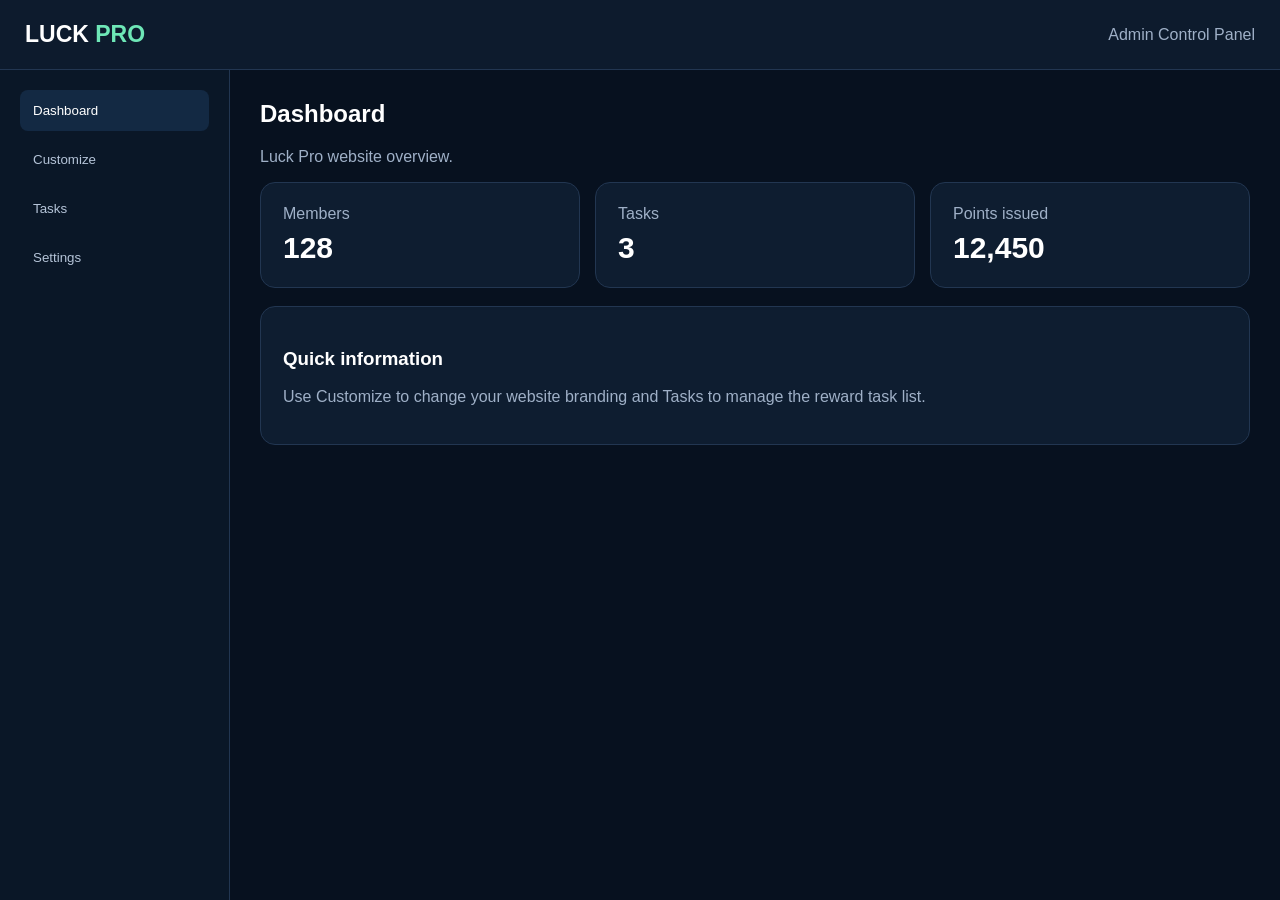
==== panel.html @ d86ad69f "Add files via upload" ====
<!DOCTYPE html>
<html lang="en">
<head>
<meta charset="UTF-8">
<meta name="viewport" content="width=device-width, initial-scale=1.0">
<title>Luck Pro — Admin Panel</title>
<style>
*{box-sizing:border-box}body{margin:0;font-family:Arial,sans-serif;background:#07111f;color:#fff}
header{height:70px;background:#0d1b2d;border-bottom:1px solid #223651;display:flex;align-items:center;justify-content:space-between;padding:0 25px}
.logo{font-size:23px;font-weight:800}.logo span{color:#6ee7b7}
.container{display:flex;min-height:calc(100vh - 70px)}
.sidebar{width:230px;background:#0a1727;border-right:1px solid #223651;padding:20px}
.sidebar button{width:100%;padding:13px;margin-bottom:8px;background:transparent;color:#b5c4d8;border:0;border-radius:8px;text-align:left;cursor:pointer}
.sidebar button.active,.sidebar button:hover{background:#132943;color:#fff}
main{flex:1;padding:30px;max-width:1100px}.section{display:none}.section.active{display:block}
h1{margin-top:0}.muted{color:#9fb0c7}.card{background:#0e1d30;border:1px solid #223651;border-radius:15px;padding:22px;margin-bottom:18px}
.grid{display:grid;grid-template-columns:repeat(3,1fr);gap:15px}.stat strong{font-size:30px;display:block;margin-top:8px}
label{display:block;color:#cbd7e6;font-size:14px;margin:15px 0 7px}
input,select{width:100%;padding:12px;background:#07111f;color:#fff;border:1px solid #29415f;border-radius:8px}
.btn{border:0;border-radius:8px;padding:11px 16px;background:linear-gradient(135deg,#6ee7b7,#60a5fa);font-weight:700;cursor:pointer;color:#06111d}
.row{display:grid;grid-template-columns:1fr 1fr;gap:15px}.task{display:flex;justify-content:space-between;padding:13px;border-bottom:1px solid #223651}
.message{color:#6ee7b7;min-height:20px;margin-top:12px}
@media(max-width:700px){.sidebar{width:70px;padding:10px}.sidebar button{font-size:0;text-align:center}.sidebar button:before{content:"•";font-size:20px}.grid,.row{grid-template-columns:1fr}main{padding:18px}}
</style>
</head>
<body>

<header>
  <div class="logo">LUCK <span>PRO</span></div>
  <div class="muted">Admin Control Panel</div>
</header>

<div class="container">
<aside class="sidebar">
  <button class="active" onclick="show('overview',this)">Dashboard</button>
  <button onclick="show('customize',this)">Customize</button>
  <button onclick="show('tasks',this)">Tasks</button>
  <button onclick="show('settings',this)">Settings</button>
</aside>

<main>

<section id="overview" class="section active">
<h1>Dashboard</h1>
<p class="muted">Luck Pro website overview.</p>
<div class="grid">
  <div class="card stat"><span class="muted">Members</span><strong id="members">128</strong></div>
  <div class="card stat"><span class="muted">Tasks</span><strong id="taskCount">3</strong></div>
  <div class="card stat"><span class="muted">Points issued</span><strong>12,450</strong></div>
</div>
<div class="card">
<h3>Quick information</h3>
<p class="muted">Use Customize to change your website branding and Tasks to manage the reward task list.</p>
</div>
</section>

<section id="customize" class="section">
<h1>Customize Website</h1>
<div class="card">
<label>Website Name</label>
<input id="siteName" value="Luck Pro">

<label>Logo Text</label>
<input id="logoText" value="LUCK PRO">

<label>Accent Color</label>
<input id="accent" type="color" value="#6ee7b7">

<label>Website Tagline</label>
<input id="tagline" value="Rewards & Referral Hub">

<br><br>
<button class="btn" onclick="saveCustomize()">Save Changes</button>
<div id="customMessage" class="message"></div>
</div>
</section>

<section id="tasks" class="section">
<h1>Manage Tasks</h1>
<div class="card">
<div class="row">
<div>
<label>Task Name</label>
<input id="newTask" placeholder="e.g. Daily Check-in">
</div>
<div>
<label>Reward Points</label>
<input id="newPoints" type="number" value="10">
</div>
</div>
<br>
<button class="btn" onclick="addTask()">Add Task</button>
</div>

<div class="card">
<h3>Current Tasks</h3>
<div id="taskList">
<div class="task"><span>Daily Check-in</span><b>10 points</b></div>
<div class="task"><span>Complete Profile</span><b>50 points</b></div>
<div class="task"><span>Community Guide</span><b>20 points</b></div>
</div>
</div>
</section>

<section id="settings" class="section">
<h1>Settings</h1>
<div class="card">
<label>Referral Reward</label>
<input id="refReward" type="number" value="100">

<label>Minimum Withdrawal Points</label>
<input id="minimum" type="number" value="1000">

<label>Currency</label>
<select id="currency">
<option>Points</option>
<option>PKR</option>
</select>

<br><br>
<button class="btn" onclick="saveSettings()">Save Settings</button>
<div id="settingsMessage" class="message"></div>
</div>
</section>

</main>
</div>

<script>
function show(id,btn){
 document.querySelectorAll('.section').forEach(x=>x.classList.remove('active'));
 document.getElementById(id).classList.add('active');
 document.querySelectorAll('.sidebar button').forEach(x=>x.classList.remove('active'));
 btn.classList.add('active');
}

function saveCustomize(){
 const name=document.getElementById('siteName').value;
 const color=document.getElementById('accent').value;
 localStorage.setItem('luckProSettings',JSON.stringify({
   siteName:name,
   logo:document.getElementById('logoText').value,
   color:color,
   tagline:document.getElementById('tagline').value
 }));
 document.documentElement.style.setProperty('--accent',color);
 document.getElementById('customMessage').textContent='Changes saved in this browser demo.';
}

function addTask(){
 const name=document.getElementById('newTask').value.trim();
 const points=document.getElementById('newPoints').value;
 if(!name)return;
 const div=document.createElement('div');
 div.className='task';
 div.innerHTML='<span>'+escapeHtml(name)+'</span><b>'+escapeHtml(points)+' points</b>';
 document.getElementById('taskList').appendChild(div);
 document.getElementById('newTask').value='';
 document.getElementById('taskCount').textContent=document.querySelectorAll('#taskList .task').length;
}

function saveSettings(){
 localStorage.setItem('luckProRewardSettings',JSON.stringify({
  referralReward:document.getElementById('refReward').value,
  minimumWithdrawal:document.getElementById('minimum').value,
  currency:document.getElementById('currency').value
 }));
 document.getElementById('settingsMessage').textContent='Settings saved in this browser demo.';
}

function escapeHtml(s){
 return s.replace(/[&<>"']/g,m=>({'&':'&amp;','<':'&lt;','>':'&gt;','"':'&quot;',"'":'&#039;'}[m]));
}
</script>
</body>
</html>
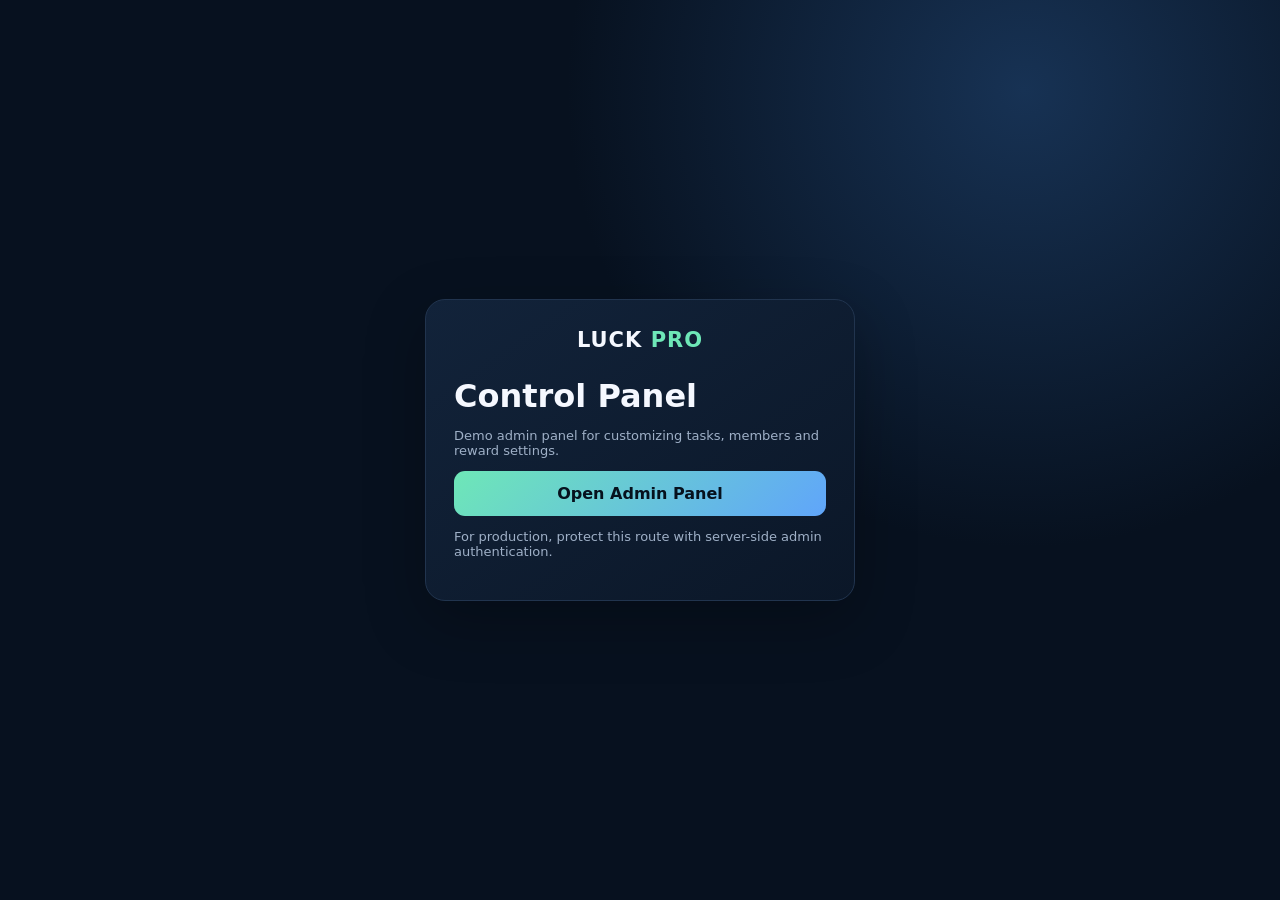
==== commit 9d477886: "Add files via upload" ====
--- a/panel.html
+++ b/panel.html
@@ -1,176 +1,20 @@
-<!DOCTYPE html>
+<!doctype html>
 <html lang="en">
 <head>
-<meta charset="UTF-8">
-<meta name="viewport" content="width=device-width, initial-scale=1.0">
-<title>Luck Pro — Admin Panel</title>
-<style>
-*{box-sizing:border-box}body{margin:0;font-family:Arial,sans-serif;background:#07111f;color:#fff}
-header{height:70px;background:#0d1b2d;border-bottom:1px solid #223651;display:flex;align-items:center;justify-content:space-between;padding:0 25px}
-.logo{font-size:23px;font-weight:800}.logo span{color:#6ee7b7}
-.container{display:flex;min-height:calc(100vh - 70px)}
-.sidebar{width:230px;background:#0a1727;border-right:1px solid #223651;padding:20px}
-.sidebar button{width:100%;padding:13px;margin-bottom:8px;background:transparent;color:#b5c4d8;border:0;border-radius:8px;text-align:left;cursor:pointer}
-.sidebar button.active,.sidebar button:hover{background:#132943;color:#fff}
-main{flex:1;padding:30px;max-width:1100px}.section{display:none}.section.active{display:block}
-h1{margin-top:0}.muted{color:#9fb0c7}.card{background:#0e1d30;border:1px solid #223651;border-radius:15px;padding:22px;margin-bottom:18px}
-.grid{display:grid;grid-template-columns:repeat(3,1fr);gap:15px}.stat strong{font-size:30px;display:block;margin-top:8px}
-label{display:block;color:#cbd7e6;font-size:14px;margin:15px 0 7px}
-input,select{width:100%;padding:12px;background:#07111f;color:#fff;border:1px solid #29415f;border-radius:8px}
-.btn{border:0;border-radius:8px;padding:11px 16px;background:linear-gradient(135deg,#6ee7b7,#60a5fa);font-weight:700;cursor:pointer;color:#06111d}
-.row{display:grid;grid-template-columns:1fr 1fr;gap:15px}.task{display:flex;justify-content:space-between;padding:13px;border-bottom:1px solid #223651}
-.message{color:#6ee7b7;min-height:20px;margin-top:12px}
-@media(max-width:700px){.sidebar{width:70px;padding:10px}.sidebar button{font-size:0;text-align:center}.sidebar button:before{content:"•";font-size:20px}.grid,.row{grid-template-columns:1fr}main{padding:18px}}
-</style>
+<meta charset="utf-8">
+<meta name="viewport" content="width=device-width,initial-scale=1">
+<title>Luck Pro — Control Panel</title>
+<link rel="stylesheet" href="styles.css">
 </head>
-<body>
-
-<header>
-  <div class="logo">LUCK <span>PRO</span></div>
-  <div class="muted">Admin Control Panel</div>
-</header>
-
-<div class="container">
-<aside class="sidebar">
-  <button class="active" onclick="show('overview',this)">Dashboard</button>
-  <button onclick="show('customize',this)">Customize</button>
-  <button onclick="show('tasks',this)">Tasks</button>
-  <button onclick="show('settings',this)">Settings</button>
-</aside>
-
-<main>
-
-<section id="overview" class="section active">
-<h1>Dashboard</h1>
-<p class="muted">Luck Pro website overview.</p>
-<div class="grid">
-  <div class="card stat"><span class="muted">Members</span><strong id="members">128</strong></div>
-  <div class="card stat"><span class="muted">Tasks</span><strong id="taskCount">3</strong></div>
-  <div class="card stat"><span class="muted">Points issued</span><strong>12,450</strong></div>
+<body class="auth-page">
+<div class="auth-wrap">
+  <div class="auth-card">
+    <div class="brand center">LUCK <span>PRO</span></div>
+    <h1>Control Panel</h1>
+    <p class="muted">Demo admin panel for customizing tasks, members and reward settings.</p>
+    <a class="btn full" href="admin.html">Open Admin Panel</a>
+    <p class="note">For production, protect this route with server-side admin authentication.</p>
+  </div>
 </div>
-<div class="card">
-<h3>Quick information</h3>
-<p class="muted">Use Customize to change your website branding and Tasks to manage the reward task list.</p>
-</div>
-</section>
-
-<section id="customize" class="section">
-<h1>Customize Website</h1>
-<div class="card">
-<label>Website Name</label>
-<input id="siteName" value="Luck Pro">
-
-<label>Logo Text</label>
-<input id="logoText" value="LUCK PRO">
-
-<label>Accent Color</label>
-<input id="accent" type="color" value="#6ee7b7">
-
-<label>Website Tagline</label>
-<input id="tagline" value="Rewards & Referral Hub">
-
-<br><br>
-<button class="btn" onclick="saveCustomize()">Save Changes</button>
-<div id="customMessage" class="message"></div>
-</div>
-</section>
-
-<section id="tasks" class="section">
-<h1>Manage Tasks</h1>
-<div class="card">
-<div class="row">
-<div>
-<label>Task Name</label>
-<input id="newTask" placeholder="e.g. Daily Check-in">
-</div>
-<div>
-<label>Reward Points</label>
-<input id="newPoints" type="number" value="10">
-</div>
-</div>
-<br>
-<button class="btn" onclick="addTask()">Add Task</button>
-</div>
-
-<div class="card">
-<h3>Current Tasks</h3>
-<div id="taskList">
-<div class="task"><span>Daily Check-in</span><b>10 points</b></div>
-<div class="task"><span>Complete Profile</span><b>50 points</b></div>
-<div class="task"><span>Community Guide</span><b>20 points</b></div>
-</div>
-</div>
-</section>
-
-<section id="settings" class="section">
-<h1>Settings</h1>
-<div class="card">
-<label>Referral Reward</label>
-<input id="refReward" type="number" value="100">
-
-<label>Minimum Withdrawal Points</label>
-<input id="minimum" type="number" value="1000">
-
-<label>Currency</label>
-<select id="currency">
-<option>Points</option>
-<option>PKR</option>
-</select>
-
-<br><br>
-<button class="btn" onclick="saveSettings()">Save Settings</button>
-<div id="settingsMessage" class="message"></div>
-</div>
-</section>
-
-</main>
-</div>
-
-<script>
-function show(id,btn){
- document.querySelectorAll('.section').forEach(x=>x.classList.remove('active'));
- document.getElementById(id).classList.add('active');
- document.querySelectorAll('.sidebar button').forEach(x=>x.classList.remove('active'));
- btn.classList.add('active');
-}
-
-function saveCustomize(){
- const name=document.getElementById('siteName').value;
- const color=document.getElementById('accent').value;
- localStorage.setItem('luckProSettings',JSON.stringify({
-   siteName:name,
-   logo:document.getElementById('logoText').value,
-   color:color,
-   tagline:document.getElementById('tagline').value
- }));
- document.documentElement.style.setProperty('--accent',color);
- document.getElementById('customMessage').textContent='Changes saved in this browser demo.';
-}
-
-function addTask(){
- const name=document.getElementById('newTask').value.trim();
- const points=document.getElementById('newPoints').value;
- if(!name)return;
- const div=document.createElement('div');
- div.className='task';
- div.innerHTML='<span>'+escapeHtml(name)+'</span><b>'+escapeHtml(points)+' points</b>';
- document.getElementById('taskList').appendChild(div);
- document.getElementById('newTask').value='';
- document.getElementById('taskCount').textContent=document.querySelectorAll('#taskList .task').length;
-}
-
-function saveSettings(){
- localStorage.setItem('luckProRewardSettings',JSON.stringify({
-  referralReward:document.getElementById('refReward').value,
-  minimumWithdrawal:document.getElementById('minimum').value,
-  currency:document.getElementById('currency').value
- }));
- document.getElementById('settingsMessage').textContent='Settings saved in this browser demo.';
-}
-
-function escapeHtml(s){
- return s.replace(/[&<>"']/g,m=>({'&':'&amp;','<':'&lt;','>':'&gt;','"':'&quot;',"'":'&#039;'}[m]));
-}
-</script>
 </body>
 </html>
--- a/styles.css
+++ b/styles.css
@@ -0,0 +1 @@
+:root{--bg:#07111f;--panel:#0e1b2d;--panel2:#12233a;--text:#f5f8ff;--muted:#9fb0c7;--accent:#6ee7b7;--accent2:#60a5fa;--border:#21344e}*{box-sizing:border-box}body{margin:0;font-family:Inter,system-ui,-apple-system,Segoe UI,sans-serif;background:radial-gradient(circle at 80% 10%,#173254 0,transparent 35%),var(--bg);color:var(--text);min-height:100vh}a{text-decoration:none;color:inherit}.topbar{height:76px;display:flex;align-items:center;justify-content:space-between;padding:0 6%;border-bottom:1px solid #ffffff10;background:#07111fcc;backdrop-filter:blur(12px);position:sticky;top:0;z-index:5}.brand{font-weight:900;letter-spacing:1px;font-size:21px}.brand span,h1 span{color:var(--accent)}nav{display:flex;gap:22px;align-items:center;color:var(--muted)}nav a:hover{color:#fff}.btn{display:inline-flex;align-items:center;justify-content:center;border:0;border-radius:11px;padding:13px 20px;background:linear-gradient(135deg,var(--accent),var(--accent2));color:#06111d;font-weight:800;cursor:pointer}.btn.small{padding:9px 14px}.btn.ghost{background:transparent;color:#fff;border:1px solid var(--border)}.link-btn{background:none;border:0;color:var(--muted);cursor:pointer;font:inherit}.hero{max-width:1120px;margin:70px auto;padding:20px;display:grid;grid-template-columns:1.2fr .8fr;gap:60px;align-items:center}.eyebrow{color:var(--accent);font-size:12px;font-weight:800;letter-spacing:2px}.hero h1{font-size:clamp(42px,7vw,78px);line-height:1.02;margin:14px 0}.lead{font-size:19px;line-height:1.7;color:var(--muted);max-width:650px}.actions{display:flex;gap:12px;margin:28px 0}.note,.muted{color:var(--muted);font-size:13px}.hero-card,.panel,.auth-card,.stat{background:linear-gradient(145deg,#12233a,#0b1728);border:1px solid var(--border);border-radius:20px;box-shadow:0 20px 60px #0004}.hero-card{padding:28px}.card-head,.panel-head,.welcome{display:flex;justify-content:space-between;align-items:center;gap:15px}.card-head{color:var(--muted)}.balance{font-size:48px;font-weight:900;margin:30px 0}.balance small{font-size:15px;color:var(--muted)}.mini-grid,.stats{display:grid;grid-template-columns:repeat(3,1fr);gap:12px}.mini-grid div{background:#ffffff08;padding:15px;border-radius:12px}.mini-grid strong,.mini-grid span{display:block}.mini-grid span{color:var(--muted);font-size:12px;margin-top:4px}.features{max-width:1120px;margin:30px auto 80px;padding:20px;display:grid;grid-template-columns:repeat(3,1fr);gap:16px}.features article{padding:25px;background:#ffffff06;border:1px solid var(--border);border-radius:16px}.features p{color:var(--muted);line-height:1.6}.icon{font-size:24px;color:var(--accent)}footer{text-align:center;color:var(--muted);padding:30px;border-top:1px solid var(--border)}.auth-page{display:grid;place-items:center;padding:30px}.auth-wrap{width:min(430px,100%)}.center{display:block;text-align:center;margin-bottom:25px}.auth-card{padding:28px}.tabs{display:grid;grid-template-columns:1fr 1fr;margin-bottom:25px;background:#ffffff06;border-radius:10px;padding:4px}.tabs button{border:0;background:none;color:var(--muted);padding:11px;border-radius:8px;cursor:pointer}.tabs button.active{background:#ffffff12;color:#fff}.auth-card h1{margin:5px 0}.auth-card form{display:grid;gap:15px}.auth-card label{display:grid;gap:7px;color:#c8d5e7;font-size:13px}.auth-card input{width:100%;padding:13px;border-radius:10px;border:1px solid var(--border);background:#081322;color:#fff;outline:none}.auth-card input:focus{border-color:var(--accent2)}.full{width:100%}.message{min-height:20px;color:var(--accent);font-size:13px}.dashboard{max-width:1120px;margin:45px auto;padding:20px}.welcome{margin-bottom:25px}.welcome h1{margin:5px 0;font-size:36px}.avatar{width:52px;height:52px;border-radius:50%;display:grid;place-items:center;background:linear-gradient(135deg,var(--accent),var(--accent2));color:#06111d;font-weight:900}.stats{margin-bottom:18px}.stat{padding:22px}.stat span{display:block;color:var(--muted);font-size:13px}.stat strong{font-size:32px;margin-top:8px;display:block}.panel{padding:22px;margin-bottom:18px}.panel-head h2{margin:0;font-size:18px}.refbox{margin-top:15px;background:#081322;border:1px dashed #365170;padding:14px;border-radius:10px;color:var(--accent);word-break:break-all}.two-col{display:grid;grid-template-columns:1fr 1fr;gap:18px}.task-list,.activity{display:grid;gap:10px;margin-top:15px}.task{display:flex;justify-content:space-between;align-items:center;padding:14px;background:#ffffff06;border-radius:12px}.task p{margin:0}.task small{color:var(--muted)}.pill{font-size:11px;padding:5px 8px;border-radius:99px;background:#12382e;color:var(--accent)}.activity div{padding:12px 0;border-bottom:1px solid var(--border);font-size:13px}.table>div{display:grid;grid-template-columns:2fr 1fr 1fr;gap:15px;padding:14px;border-bottom:1px solid var(--border)}@media(max-width:800px){.hero,.two-col{grid-template-columns:1fr}.features{grid-template-columns:1fr}.hero{margin-top:35px}.topbar{padding:0 4%}nav a:not(.btn){display:none}.stats{grid-template-columns:1fr}.welcome h1{font-size:28px}}
